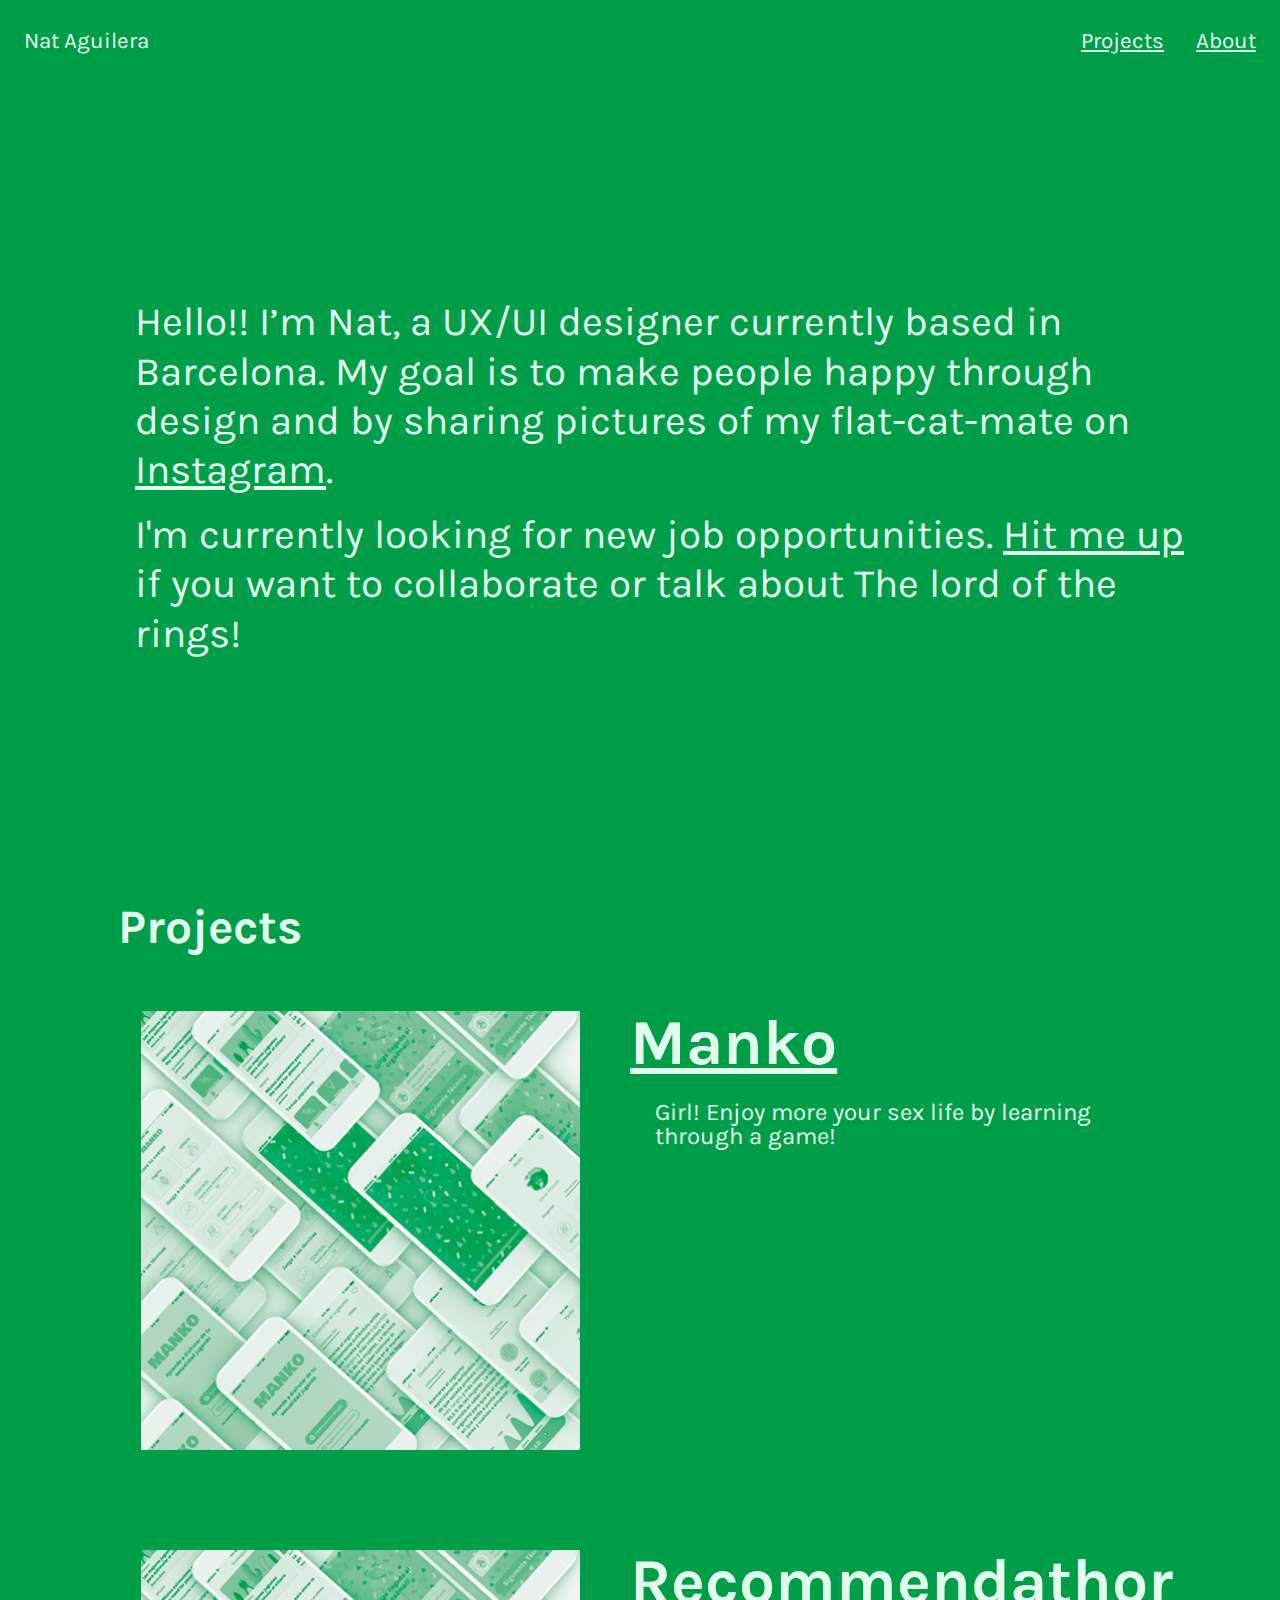
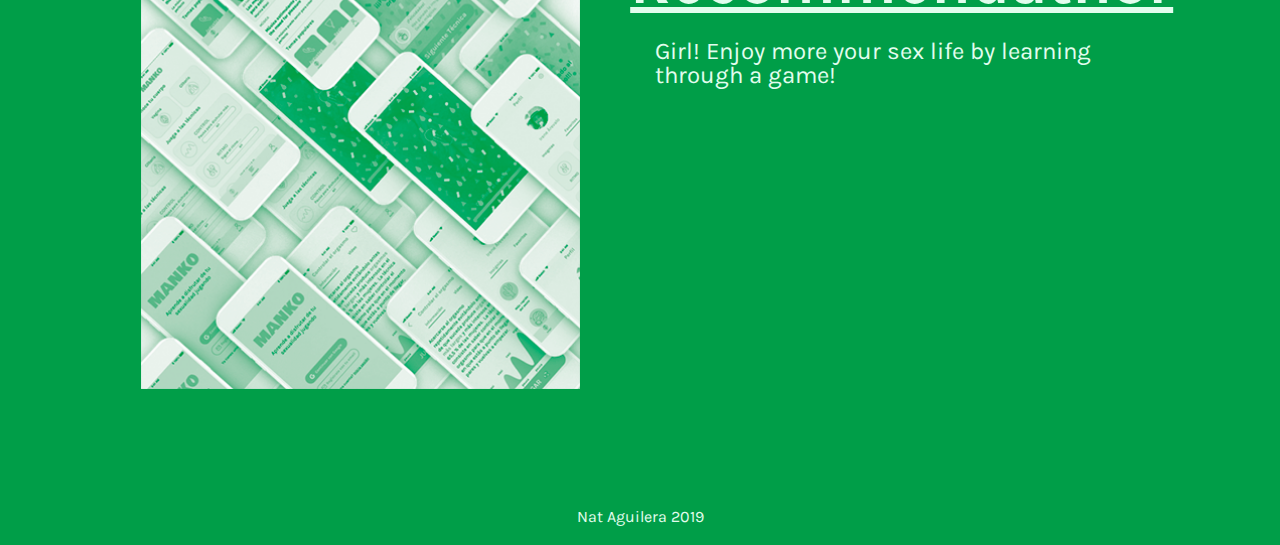
==== index.html @ a33de366 "wip vier 3 mayo" ====
<!DOCTYPE html>
<head>
    <title>Nat Aguilera</title>
    <meta charset="utf-8">
    <meta name="description" content="UX/UI Designer">
    <meta name="keywords" content="ux, ui, design, ux designer, nat aguilera, natalia aguilera">
    <meta name="author" content="Nat Aguilera">
    <meta name="viewport" content="width=device-width, initial-scale=1.0">
    <link rel="stylesheet" href="css/reset.css">
    <link rel="stylesheet" href="css/style.css">
    <link rel="shortcut icon" href="images/favicon.ico" />
    <link href="https://fonts.googleapis.com/css?family=Karla" rel="stylesheet">
    <script src="https://ajax.googleapis.com/ajax/libs/jquery/3.3.1/jquery.min.js"></script>
    <script>
        $(document).ready(function(){
            $(".img-1").hover(function(){
                $(this).attr("src", "images/manko-color.png");
            }, function(){
                $(this).attr("src", "images/duotonemanko.png");
            });

            $(".img-2").hover(function(){
                $(this).attr("src", "images/manko-color.png");
            }, function(){
                $(this).attr("src", "images/duotonemanko.png");
            });

            $(".light").css("display", "none");
            $(".jack").mouseenter(function(){
               $(".light").css("display", "block");
            })
            .mouseleave(function(){
                $(".light").css("display", "none");            
                });

        });
    </script>
</head>
<body>
   <div class="container home">
        <header>
            <h1><a href="index.html"><strong>Nat Aguilera</strong></a></h1>
            <nav>
                <a href="index.html#anchor-projects" class="project-nav">Projects</a>
                <a href="about.html">About</a>
            </nav>
        </header>
        <main class="content">
            <section class="bio">
                <p>Hello!! I’m Nat, a UX/UI designer currently based in Barcelona. 
                My goal is to make people happy through design and by sharing pictures of my <span class="jack">flat-cat-mate</span> on 
                <a href="https://www.instagram.com/p/Bv4vL8ghqrh/" target="blank">Instagram</a>.</p><br>
                <p>I'm currently looking for new job opportunities. <a href="mailto:nat.aguilera.garcia@gmail.com">Hit me up</a> if you want to collaborate or talk about The lord of the rings!
                </p>
                <img src="images/lightofmylife.jpeg" class="light"/>
            </section>  
           <section class="projects" id="anchor-projects">
                <h2>Projects</h2>
                 <div class="home-first-project">
                    
                    <div class="home-project-image">
                        <div class="aspect-ratio-square">
                               <img width="" src="images/duotonemanko.png" class="img-1"/>
                        </div>
                    </div>
               
                    <div class="home-project-text">
                        <h3><a href="manko.html">Manko</a></h3>
                        <p>Girl! Enjoy more your sex life by learning through a game!</p>
                    </div>
                </div>
                <div class="home-first-project">
                        <div class="home-project-image">
                                <div class="aspect-ratio-square">
                                    <img width="" src="images/duotonemanko.png" class="img-2"/>
                                </div>
                            </div>   
                        <div class="home-project-text">
                           <h3><a href="manko.html">Recommendathor</a></h3>
                            <p>Girl! Enjoy more your sex life by learning through a game!</p>
                        </div>
                                            
                    </div>
            </section> 

        </main>

    </div>
    <footer class="footer-home">
        <p>Nat Aguilera 2019</p>
    </footer>
</body>
</html>
---- css/style.css ----
/*General*/

body{
    background: #ffffff;
    font-family: "Karla";
}

a, p, h1, h2, h3{
    color: #E2FDEE;
}

a:visited{
    color:#E2FDEE;
}

a:hover{
    color: #FFF000; 
}
footer{
    padding:20px 0px;
}
footer p{
color:rgb(0, 158, 72);
text-align: center;
}

/*////////// 

HOME 

/////////////*/


.home{
    width:100%;
    background-color: rgb(0, 158, 72);
}
.footer-home{
    background:rgb(0, 158, 72);
}
.footer-home p{
    color:#E2FDEE;
}

/******  HEADER *****/
header{
    display:flex;
    justify-content: space-between; 
    align-items: baseline;
    padding: 30px 24px 0px 24px;
    font-size: 1.4em;
}
header h1 a{ 
    text-decoration: none;
}
.project-nav{
    padding:1.2em;
}


/* BIO */
.bio{ 
    width:82%;
    padding:245px 0px 145px 135px;
}

.bio p{
    font-size:2.52em;
    line-height: 1.22em;
}

.light{
    position: relative;
    z-index: 10;
    left: 700px;
    top: -300px;
}


/* HOME PROJECTS */

.projects{
    padding: 100px 18px 0px 118px;
}
.projects h2{
    font-size: 3em;
    padding-bottom: 60px;
    font-weight: bold;
}
.home-first-project{
    display: flex;
    padding: 0px 23px 100px 23px;
}
.home-project-text h3{
    font-size: 4em;
    font-weight: bold;
}
.home-first-project p{
    font-size: 1.5em;  
}
.home-project-text{
    padding: 0px 50px 0px 50px;
    width:50%;
}
.home-project-text p{
    padding:25px 0 0 25px;
}
.home-project-image{
    width:40%;
}

/*////////// 

PROJECT PAGE

/////////////*/


.project a, .project h1, .project h2, .project h3, .first-project-title p{
    color: rgb(0, 158, 72);
}

.project a:hover{
    color: #FFF000; 
}

.project-text article{
    padding-bottom: 30px;
}
.first-project-title{
    padding:70px 141px 80px 200px;
}
.first-project-title h1{
    font-size: 5em;
    font-weight: bold;
}
.first-project-title p{
    font-size: 2em;
    padding:25px 0 0 25px;
}

.first-project-image img{
    width:65%;
    height:auto;
    margin-left: auto;
    margin-right: auto;
    display:block;
}

.project-text{
    width:70%;
    padding:50px 0px 80px 0px;
    margin-left: auto;
    margin-right: auto;
    display:block;
}
.project-text p{
    font-size: 1.1em;
    line-height: 1.4em;
}
.project-text article{
    padding: 20px;
}
.project-text h2{
    font-size: 2em;
    padding-bottom: 30px;
}
.project-text h3{
    font-size: 1.3em;
    padding-bottom: 30px;
}
.project-text p{
    color: #444444;
}
.project-text img{
    margin-left: auto;
    margin-right: auto;
    display:block;
}
.quotes{
    width:70%;
    margin: auto;
}
.quotes p{
    font-weight: bold;
    font-size:1.25em;
}
.cursiva{
    font-style: italic;
    font-size:1.2em;
    }

#problem-text {
    width:60%;
    margin:auto;
    padding:60px 0px;
}
#problem-text p{
    font-size:1.7em;
    line-height: 1.5em;
    font-weight: bold;
}
.user-persona img{
    width:55%;
    height: auto;
}
.features{
    padding:20px 0px;
    width:80%;
    margin:auto;
}
.features p{
    line-height: 1.8em;
}

.mid-fi img{
    width:50%;
}
.mid-fi p{
    padding-bottom:50px;
}

.ui-design img{
    width:50%;
}
.ui-represent{
    margin:auto;
    padding:20px 0px;
}
.piefoto p{
    font-size:.9em; 
    text-align: center;
    padding-top:10px;
    padding-bottom:20px;
}
.piefoto{
    margin-top:20px;
}

/*////////// 

ABOUT 

/////////////*/
.about a, .about h1, .about h2, .about h3{
    color: rgb(0, 158, 72);
}
.about-text a{
    text-decoration:underline;
}
.about-text a:hover{
    color: #FFF000; 
}

.about-main{
    display:flex;
    padding:100px 141px 50px 141px;
}

.about-image{
    width:85%;
}
.about-image{
    padding-top:60px;
}
.about-text{
    padding:0px 0px 0px 100px;
}

.about-text h2{
    font-size: 2em;
    padding-bottom:20px;
}
.about-text p{
    font-size:1.20em;
    line-height: 1.80em;
    color: #444444;
    padding-bottom:20px;
}
.green{
    color:rgb(0, 158, 72);
    font-size: 1.3em;
}


.fab{
    font-size: 2em;
    padding:5px;
   
}
.fab:hover{

    transform:translateX(3px) translateY(3px);
}

/* MEDIA QUERIES */

@media (max-width: 600px){
    .bio{
      font-size: 10px;
      padding: 70px 0px 70px 35px;
    }
    header h1 a{ 
        font-size:20px;

    }
    .projects{
        padding: 30px 0px 30px 35px;
    }
    .home-first-project{
        flex-direction: column-reverse;
    }
    .home-project-text {
        width: auto;
        padding: 0;
        padding-bottom: 20px;
    }
    .home-project-text h3{
        font-size: 1.4em;
        font-weight: bold;
    }
    .home-project-text p{
        font-size: 1em;
        font-weight: bold;
        line-height: 1.1em;
    }
    .home-project-image{
       width: auto;
       max-width:300px;
    }

  }

  /* importante poenr widths a las cosas para que sean responsive*/

  /* ASPECT RATIO UTILS */

  [class*='ratio-'] {
    display: block;
    position: relative;
  }
  
  [class*='ratio-'] > * {
    display: block;
    width: 100%;
    height: 100%;
    position: absolute;
    top: 0;
    left: 0;
  }
  
  .aspect-ratio-wide {
    padding-top: 56.25%;
  }
  
  .aspect-ratio-square {
    padding-top: 100%;
  }
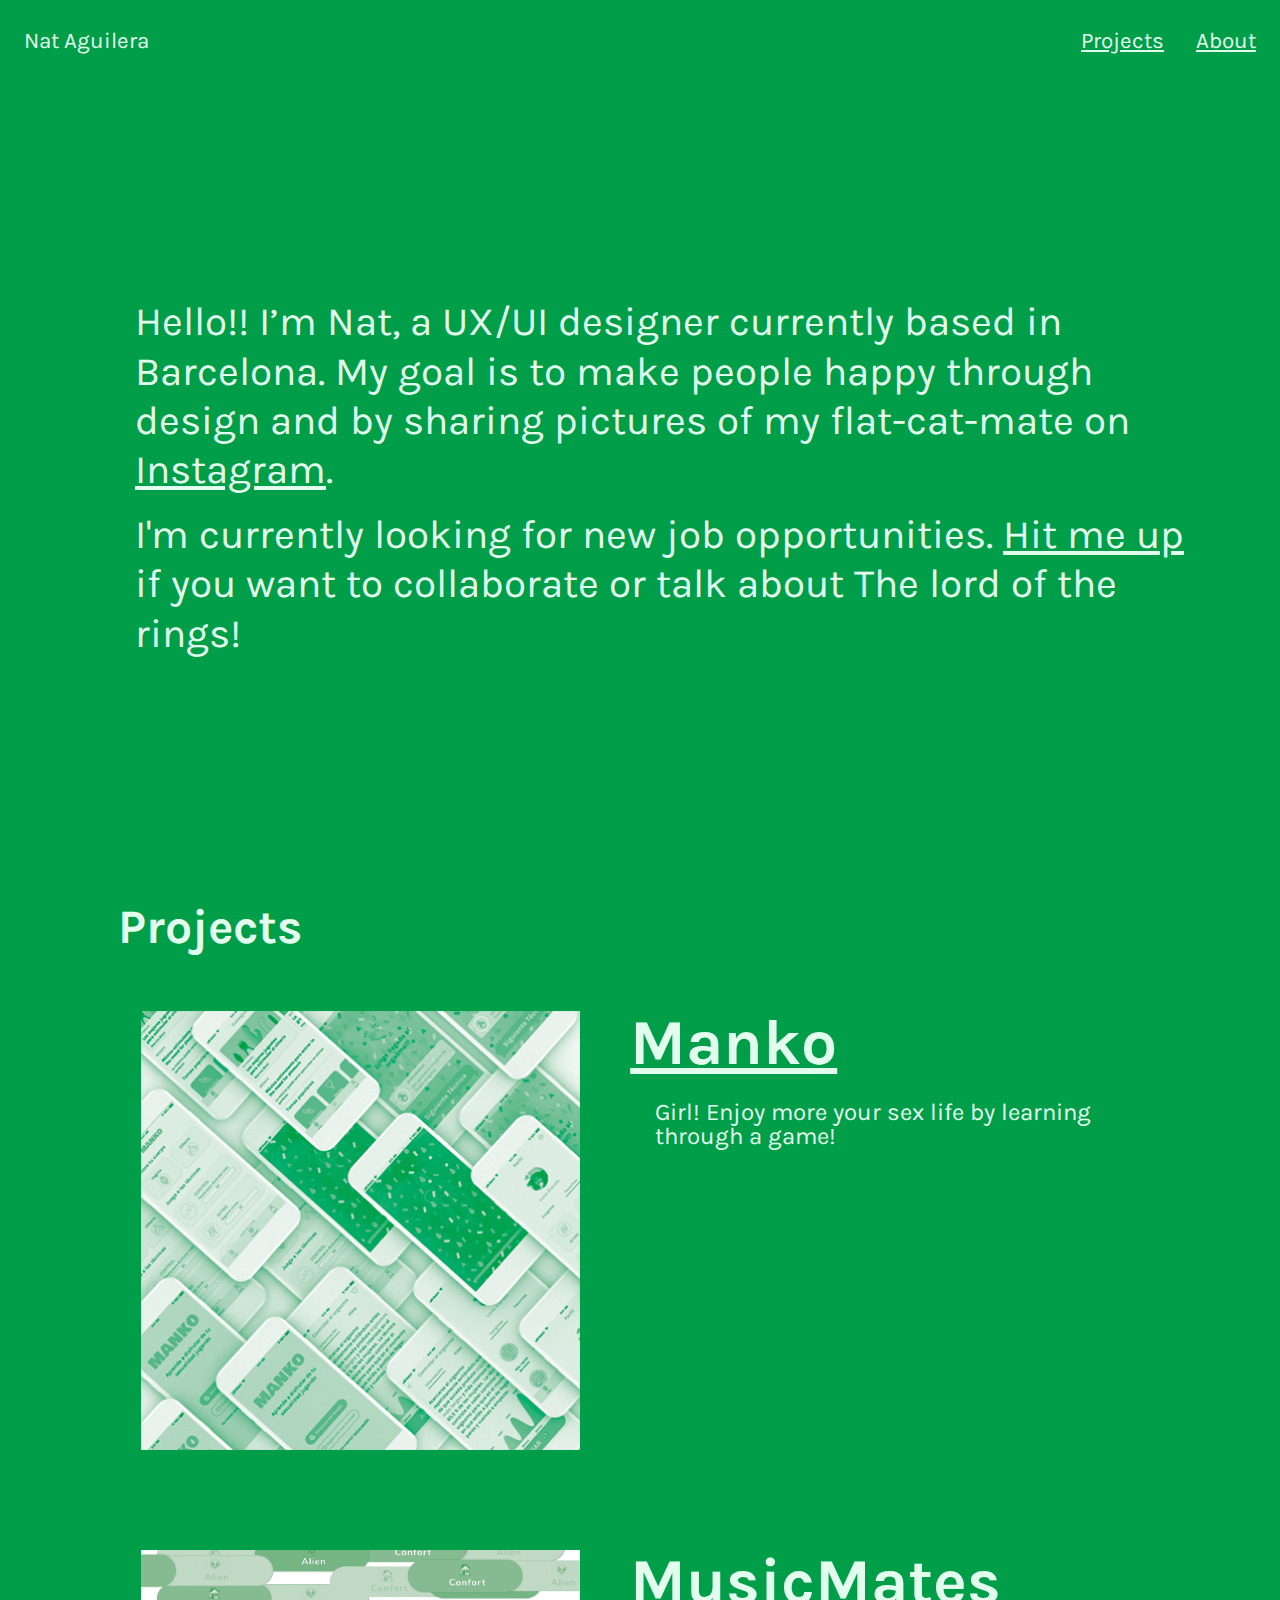
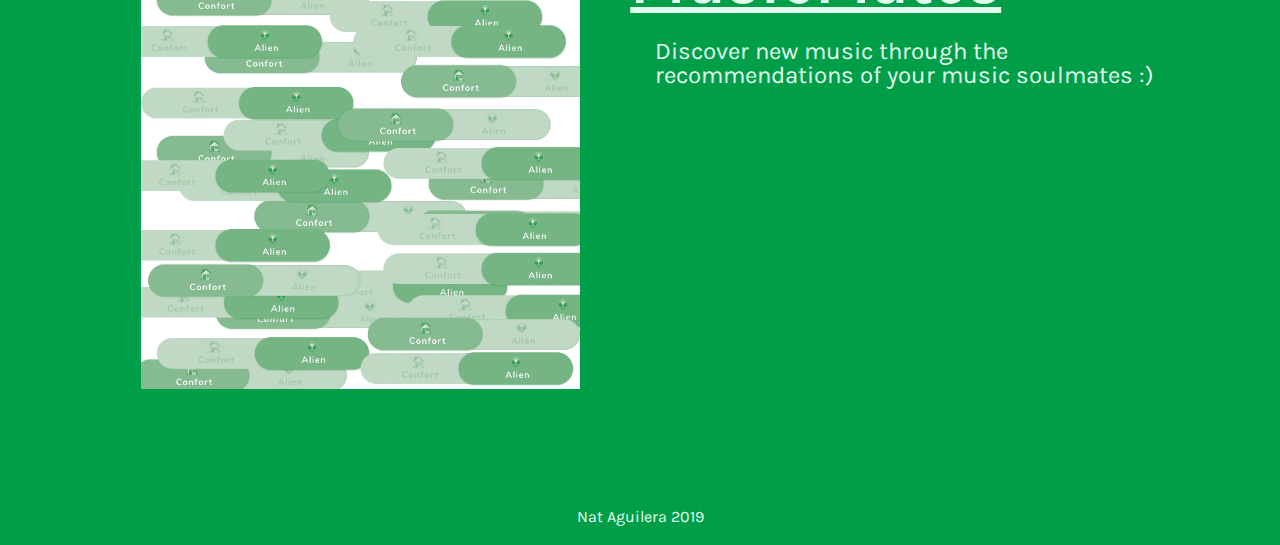
==== commit 508ccbe8: "wip 4 junio" ====
--- a/index.html
+++ b/index.html
@@ -20,9 +20,14 @@
             });
 
             $(".img-2").hover(function(){
-                $(this).attr("src", "images/manko-color.png");
+                $(this).attr("src", "images/musicmates.png");
             }, function(){
-                $(this).attr("src", "images/duotonemanko.png");
+                $(this).attr("src", "images/duotonemusicmates.png");
+            });
+
+            $(".home-project-image").click(function(){
+                window.location = 'manko.html';
+
             });
 
             $(".light").css("display", "none");
@@ -72,12 +77,12 @@
                 <div class="home-first-project">
                         <div class="home-project-image">
                                 <div class="aspect-ratio-square">
-                                    <img width="" src="images/duotonemanko.png" class="img-2"/>
+                                    <img width="" src="images/duotonemusicmates.png" class="img-2"/>
                                 </div>
                             </div>   
                         <div class="home-project-text">
-                           <h3><a href="manko.html">Recommendathor</a></h3>
-                            <p>Girl! Enjoy more your sex life by learning through a game!</p>
+                           <h3><a href="musicmates.html">MusicMates</a></h3>
+                            <p>Discover new music through the recommendations of your music soulmates :)</p>
                         </div>
                                             
                     </div>
--- a/css/style.css
+++ b/css/style.css
@@ -178,17 +178,17 @@
     display:block;
 }
 .quotes{
-    width:70%;
+    width:60%;
     margin: auto;
+    padding-top:30px;
 }
 .quotes p{
     font-weight: bold;
-    font-size:1.25em;
-}
-.cursiva{
+    font-size:1.39em;
+    line-height: 1.4em;
     font-style: italic;
-    font-size:1.2em;
-    }
+}
+
 
 #problem-text {
     width:60%;
@@ -227,6 +227,10 @@
     margin:auto;
     padding:20px 0px;
 }
+.ui-represent p{
+    text-align: center;
+}
+
 .piefoto p{
     font-size:.9em; 
     text-align: center;
@@ -237,11 +241,42 @@
     margin-top:20px;
 }
 
+iframe{
+    margin:auto;
+}
+/*//////////
+MusicMates
+///////////*/
+
+.under-construction{
+    margin:auto;
+    width:724px;
+    display: flex;
+    flex-direction: column;
+    justify-content: center;
+    padding-top:100px;
+    padding-bottom:50px;
+}
+.under-construction p{
+    color: rgb(0, 158, 72);
+    padding:10px 0px 10px 0px;
+    display:block;
+    text-align: center;
+    font-size: 1.7em;
+}
+.under-construction img{
+    width:90%;
+    margin-left: auto;
+    margin-right: auto;
+}
+
+
 /*////////// 
 
 ABOUT 
 
 /////////////*/
+
 .about a, .about h1, .about h2, .about h3{
     color: rgb(0, 158, 72);
 }
@@ -258,11 +293,10 @@
 }
 
 .about-image{
-    width:85%;
-}
-.about-image{
+    width:120%;
     padding-top:60px;
 }
+
 .about-text{
     padding:0px 0px 0px 100px;
 }
@@ -279,19 +313,24 @@
 }
 .green{
     color:rgb(0, 158, 72);
-    font-size: 1.3em;
-}
-
+    /*font-size: 1.3em;*/
+}
 
 .fab{
     font-size: 2em;
     padding:5px;
    
 }
-.fab:hover{
-
+
+.fas{
+    font-size: 2em;
+    padding:5px;
+}
+.fab:hover, .fas:hover{
     transform:translateX(3px) translateY(3px);
 }
+
+
 
 /* MEDIA QUERIES */
 
@@ -305,10 +344,14 @@
 
     }
     .projects{
-        padding: 30px 0px 30px 35px;
+        padding: 30px 0px 30px 10px;
+    }
+    .projects h2{
+        text-align: center;
     }
     .home-first-project{
         flex-direction: column-reverse;
+        padding: 0px 23px 40px 23px;
     }
     .home-project-text {
         width: auto;
@@ -320,6 +363,7 @@
         font-weight: bold;
     }
     .home-project-text p{
+        padding:15px 0px;
         font-size: 1em;
         font-weight: bold;
         line-height: 1.1em;
@@ -329,6 +373,47 @@
        max-width:300px;
     }
 
+
+    /* project responisve*/
+    .content-project{
+        width:100%; 
+    }
+    .project-text{
+        width:100%;
+    }
+    .first-project-title {
+        padding:50px 10px;
+    }
+    .first-project-title h1, .first-project-title p{
+        text-align:center;
+        
+    }
+/* about responsive*/
+    .about-main{
+        display:flex;
+        flex-direction: column;
+        width:90%;
+        padding:10px;
+    }
+    .about-text{
+        padding:10px;
+    }
+    .about-image{
+        width:100%;
+        padding:30px 8px;
+    }
+    .about-image img{
+        margin:auto;
+    }
+    .about-text p{
+        font-size:1em;
+    }
+
+/*footer*/
+
+    footer{
+        padding:0px 0px 20px 0px;
+    }
   }
 
   /* importante poenr widths a las cosas para que sean responsive*/
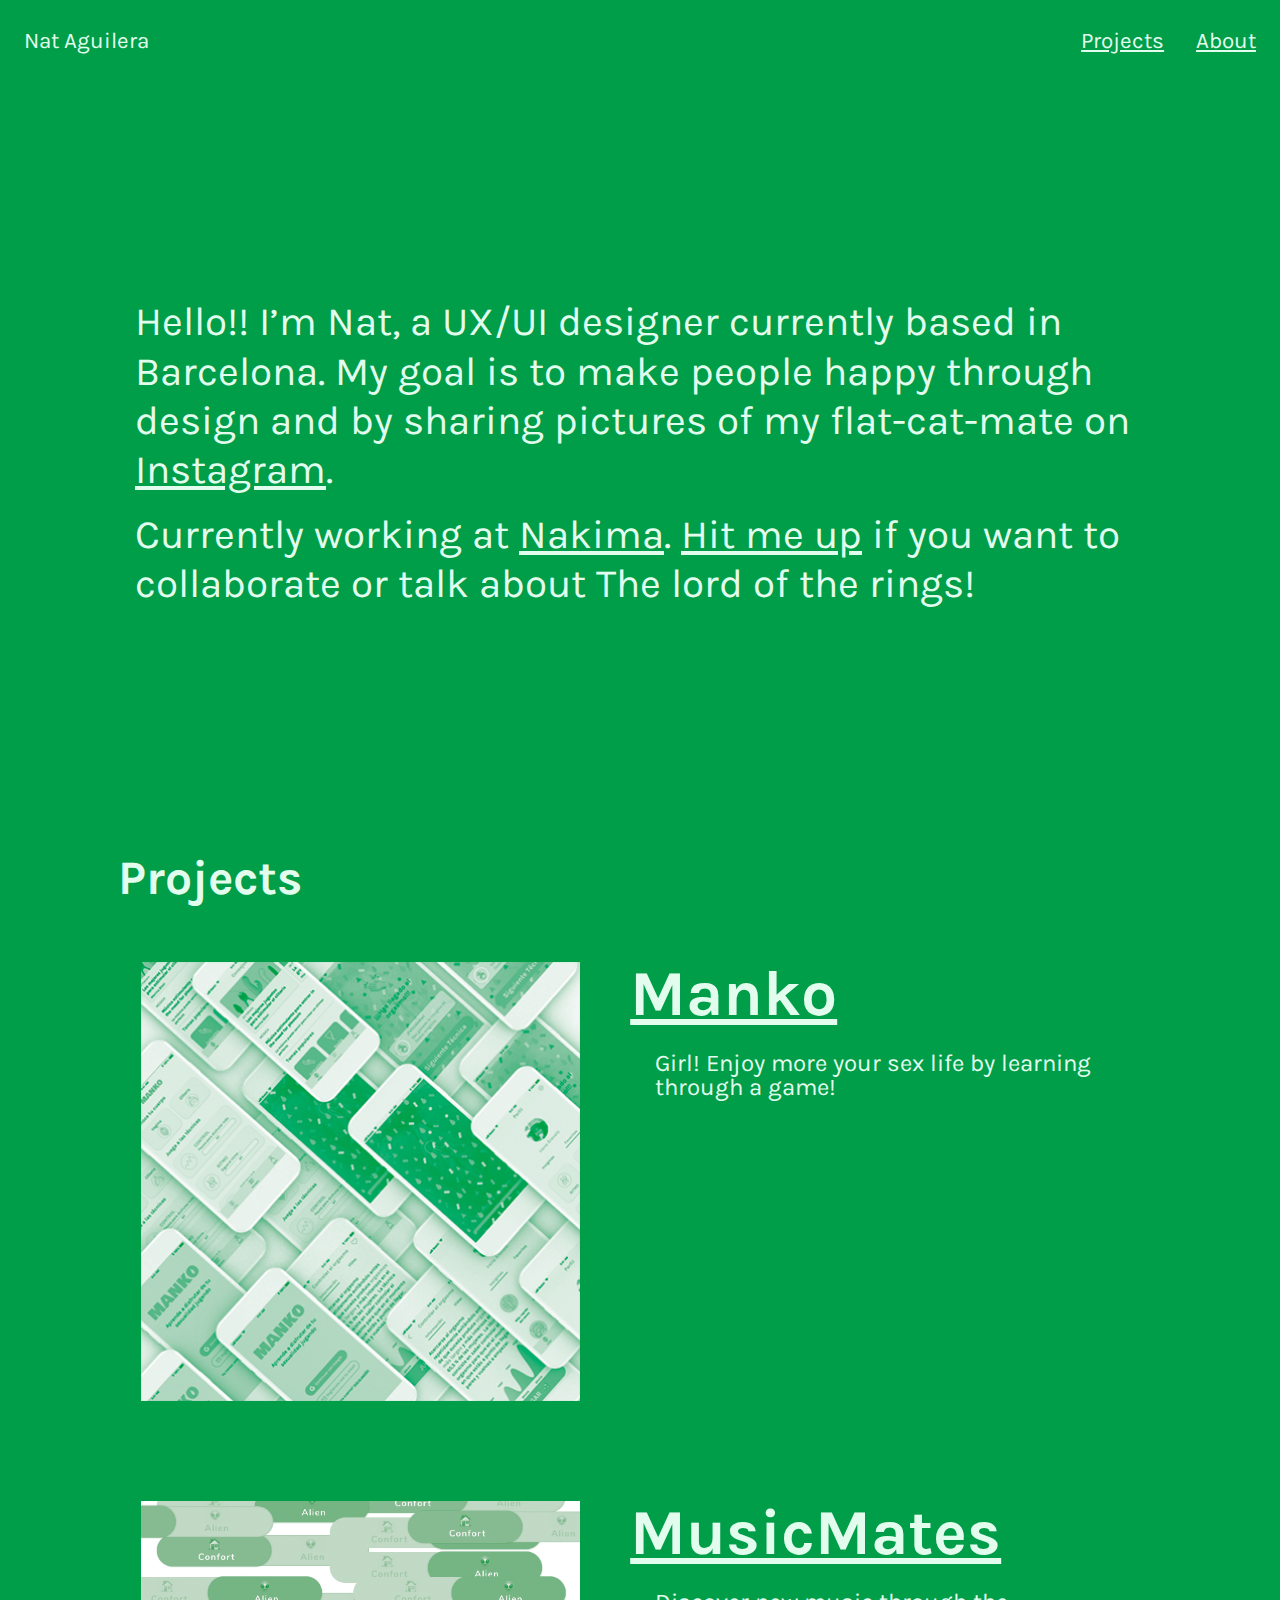
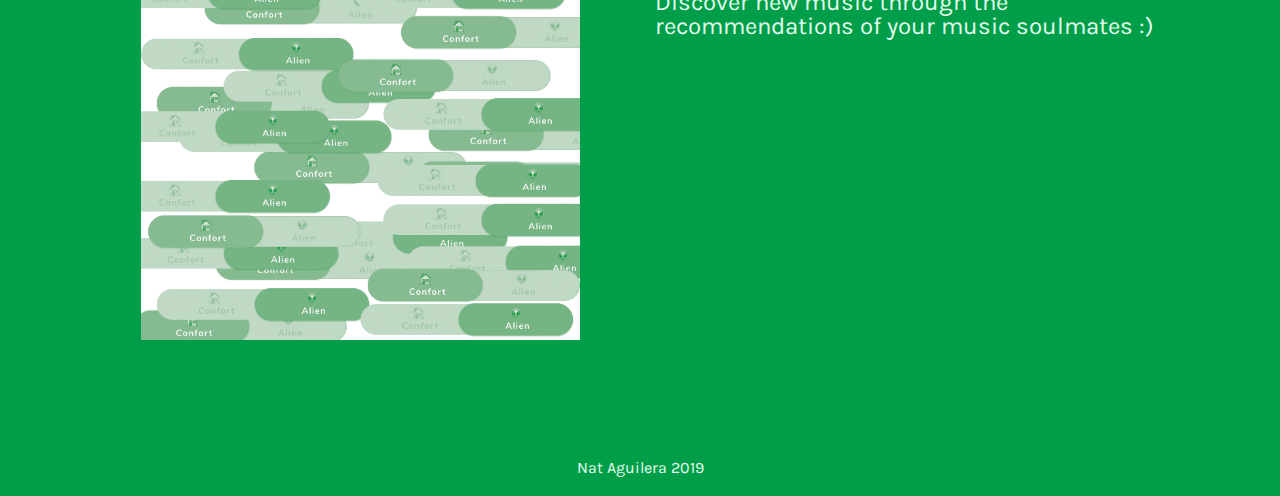
==== commit 0d1dd79e: "wip" ====
--- a/index.html
+++ b/index.html
@@ -55,11 +55,11 @@
                 <p>Hello!! I’m Nat, a UX/UI designer currently based in Barcelona. 
                 My goal is to make people happy through design and by sharing pictures of my <span class="jack">flat-cat-mate</span> on 
                 <a href="https://www.instagram.com/p/Bv4vL8ghqrh/" target="blank">Instagram</a>.</p><br>
-                <p>I'm currently looking for new job opportunities. <a href="mailto:nat.aguilera.garcia@gmail.com">Hit me up</a> if you want to collaborate or talk about The lord of the rings!
+                <p>Currently working at <a href="https://www.nakima.es/">Nakima</a>. <a href="mailto:nat.aguilera.garcia@gmail.com">Hit me up</a> if you want to collaborate or talk about The lord of the rings!
                 </p>
                 <img src="images/lightofmylife.jpeg" class="light"/>
             </section>  
-           <section class="projects" id="anchor-projects">
+           <section class="projects" id="anchor-projects"> 
                 <h2>Projects</h2>
                  <div class="home-first-project">
                     
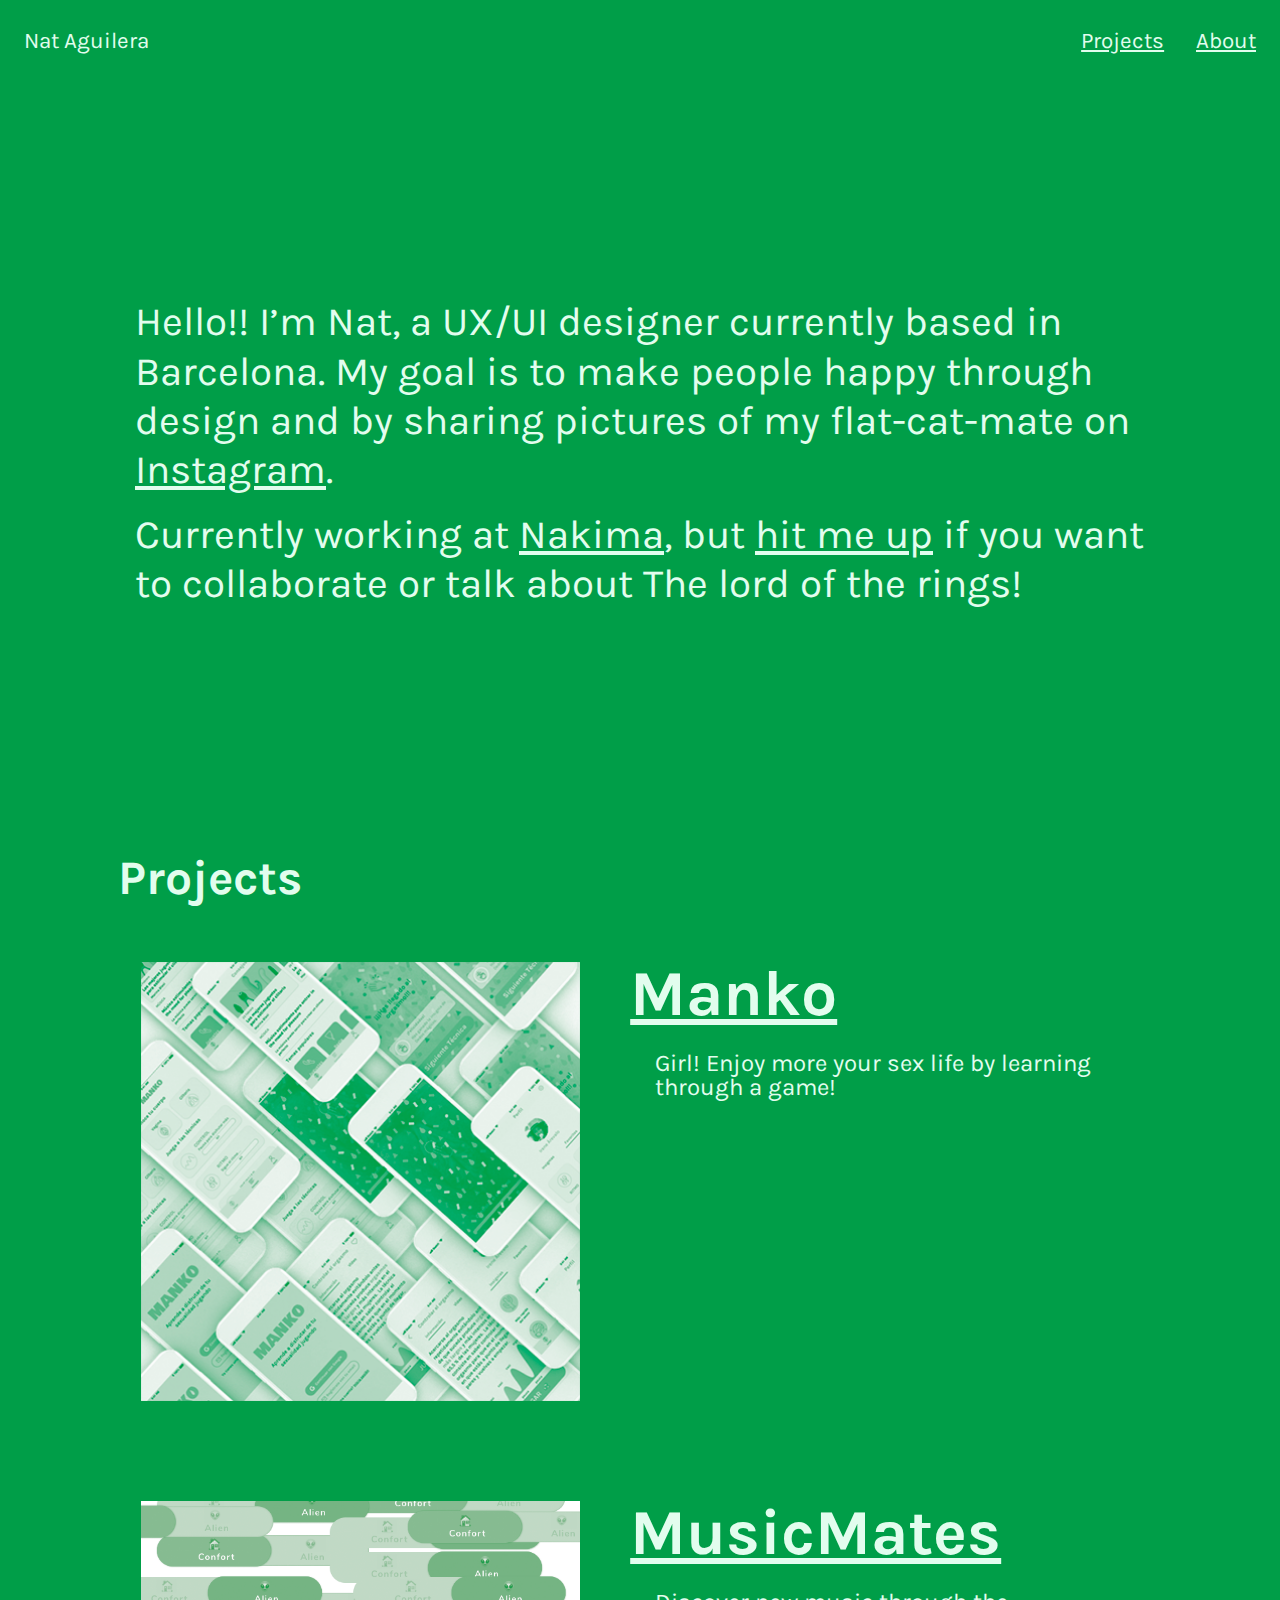
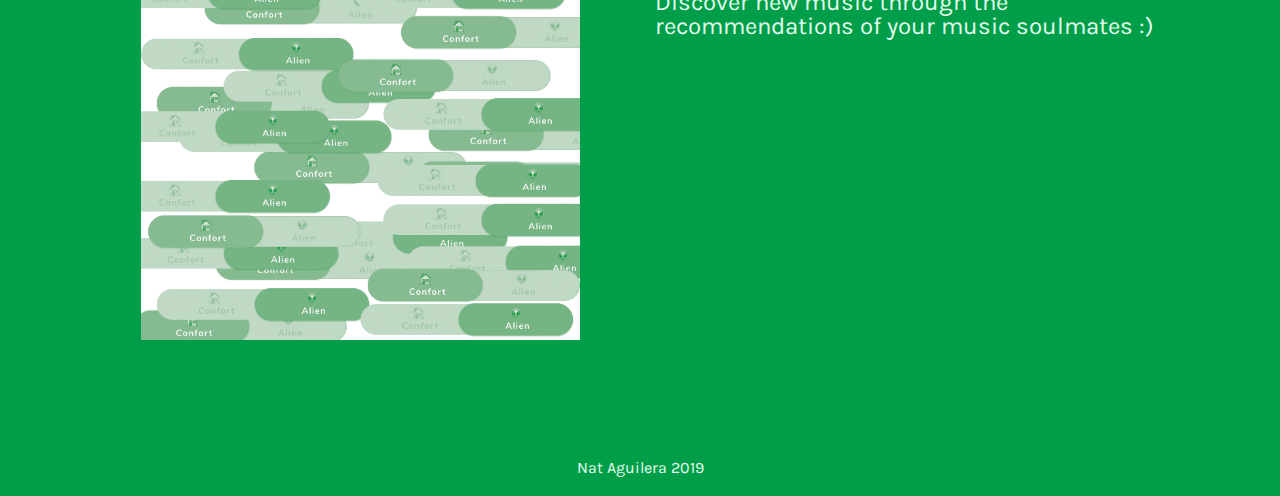
==== commit af81df72: "wip" ====
--- a/index.html
+++ b/index.html
@@ -55,7 +55,7 @@
                 <p>Hello!! I’m Nat, a UX/UI designer currently based in Barcelona. 
                 My goal is to make people happy through design and by sharing pictures of my <span class="jack">flat-cat-mate</span> on 
                 <a href="https://www.instagram.com/p/Bv4vL8ghqrh/" target="blank">Instagram</a>.</p><br>
-                <p>Currently working at <a href="https://www.nakima.es/">Nakima</a>. <a href="mailto:nat.aguilera.garcia@gmail.com">Hit me up</a> if you want to collaborate or talk about The lord of the rings!
+                <p>Currently working at <a href="https://www.nakima.es/">Nakima</a>, but <a href="mailto:nat.aguilera.garcia@gmail.com">hit me up</a> if you want to collaborate or talk about The lord of the rings!
                 </p>
                 <img src="images/lightofmylife.jpeg" class="light"/>
             </section>  
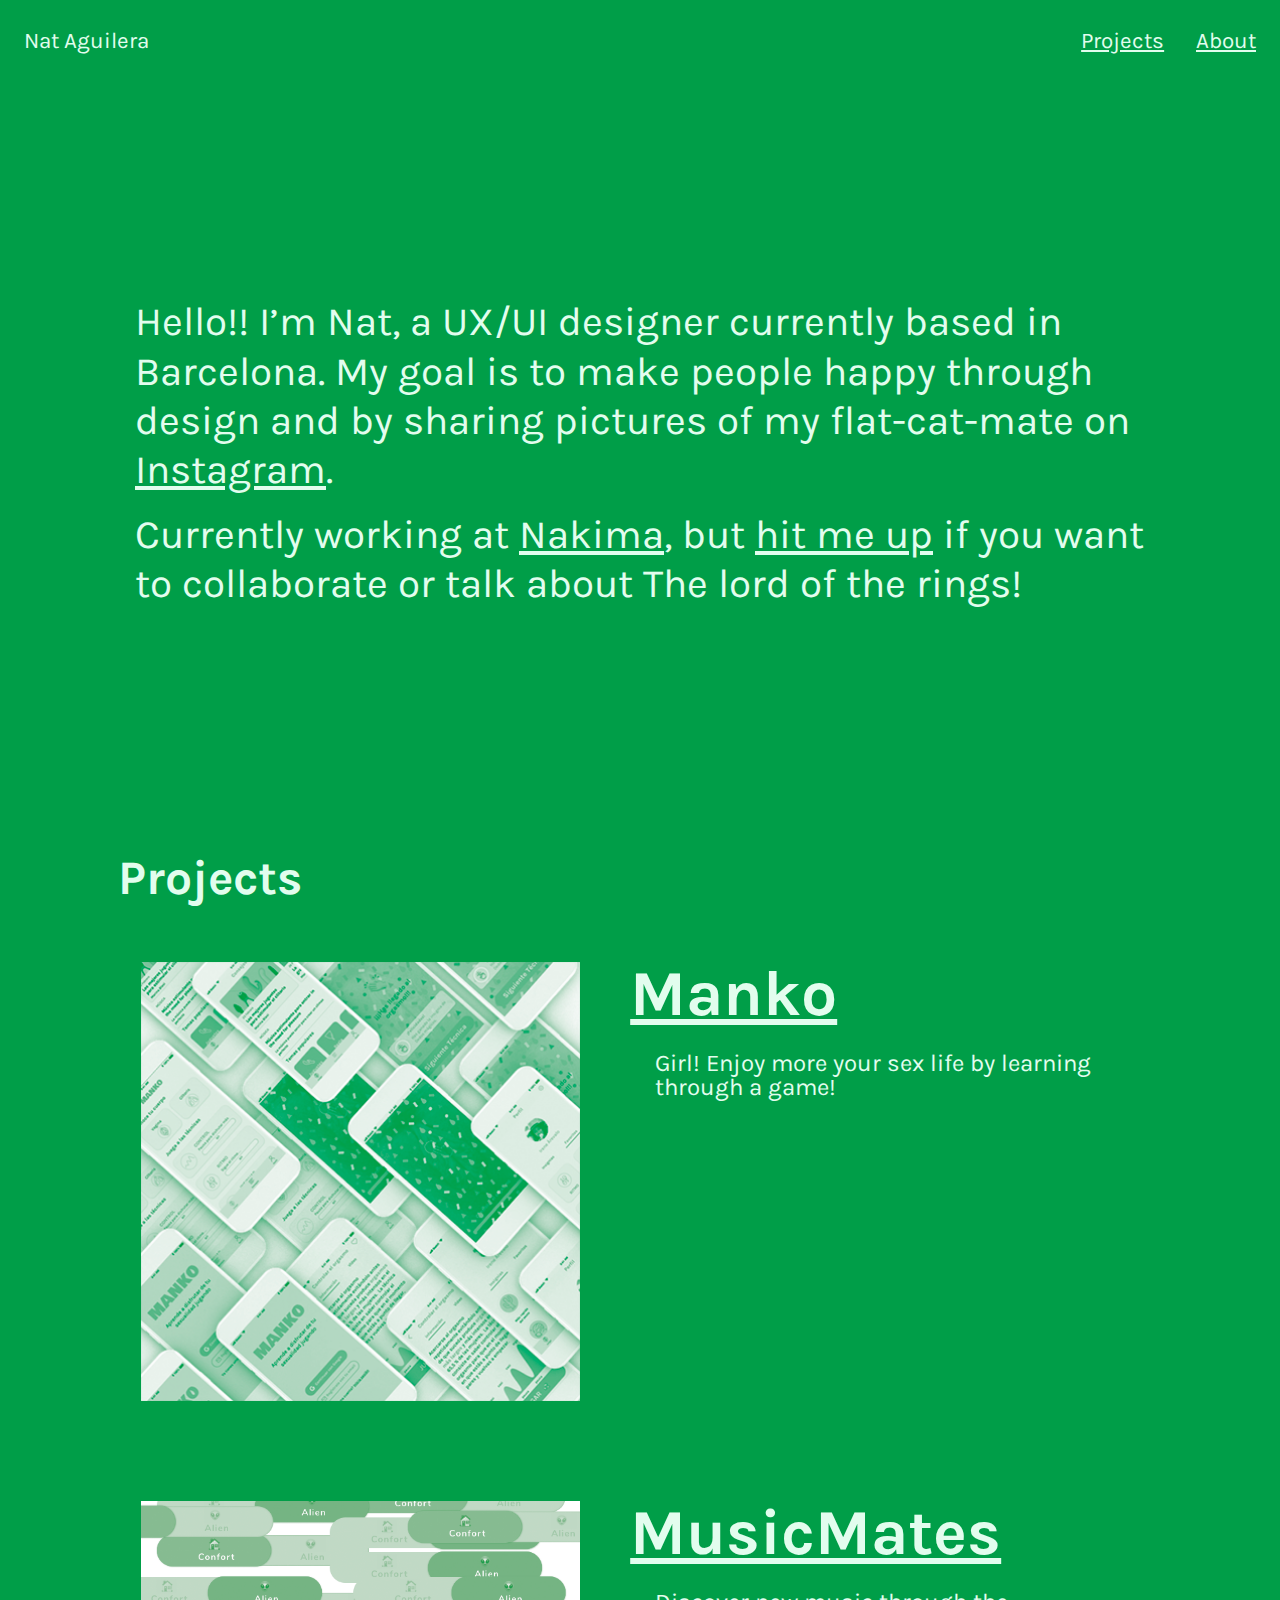
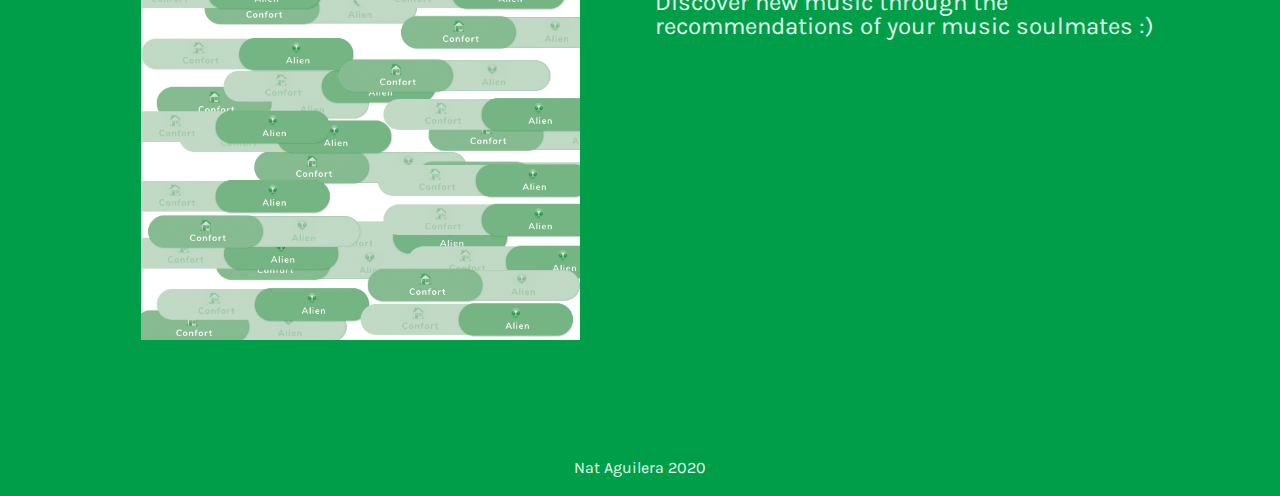
==== commit 8af05112: "2020" ====
--- a/index.html
+++ b/index.html
@@ -55,7 +55,7 @@
                 <p>Hello!! I’m Nat, a UX/UI designer currently based in Barcelona. 
                 My goal is to make people happy through design and by sharing pictures of my <span class="jack">flat-cat-mate</span> on 
                 <a href="https://www.instagram.com/p/Bv4vL8ghqrh/" target="blank">Instagram</a>.</p><br>
-                <p>Currently working at <a href="https://www.nakima.es/">Nakima</a>, but <a href="mailto:nat.aguilera.garcia@gmail.com">hit me up</a> if you want to collaborate or talk about The lord of the rings!
+                <p>Currently working at <a href="https://www.nakima.es/" target="_blank">Nakima</a>, but <a href="mailto:nat.aguilera.garcia@gmail.com">hit me up</a> if you want to collaborate or talk about The lord of the rings!
                 </p>
                 <img src="images/lightofmylife.jpeg" class="light"/>
             </section>  
@@ -92,7 +92,7 @@
 
     </div>
     <footer class="footer-home">
-        <p>Nat Aguilera 2019</p>
+        <p>Nat Aguilera 2020</p>
     </footer>
 </body>
 </html>
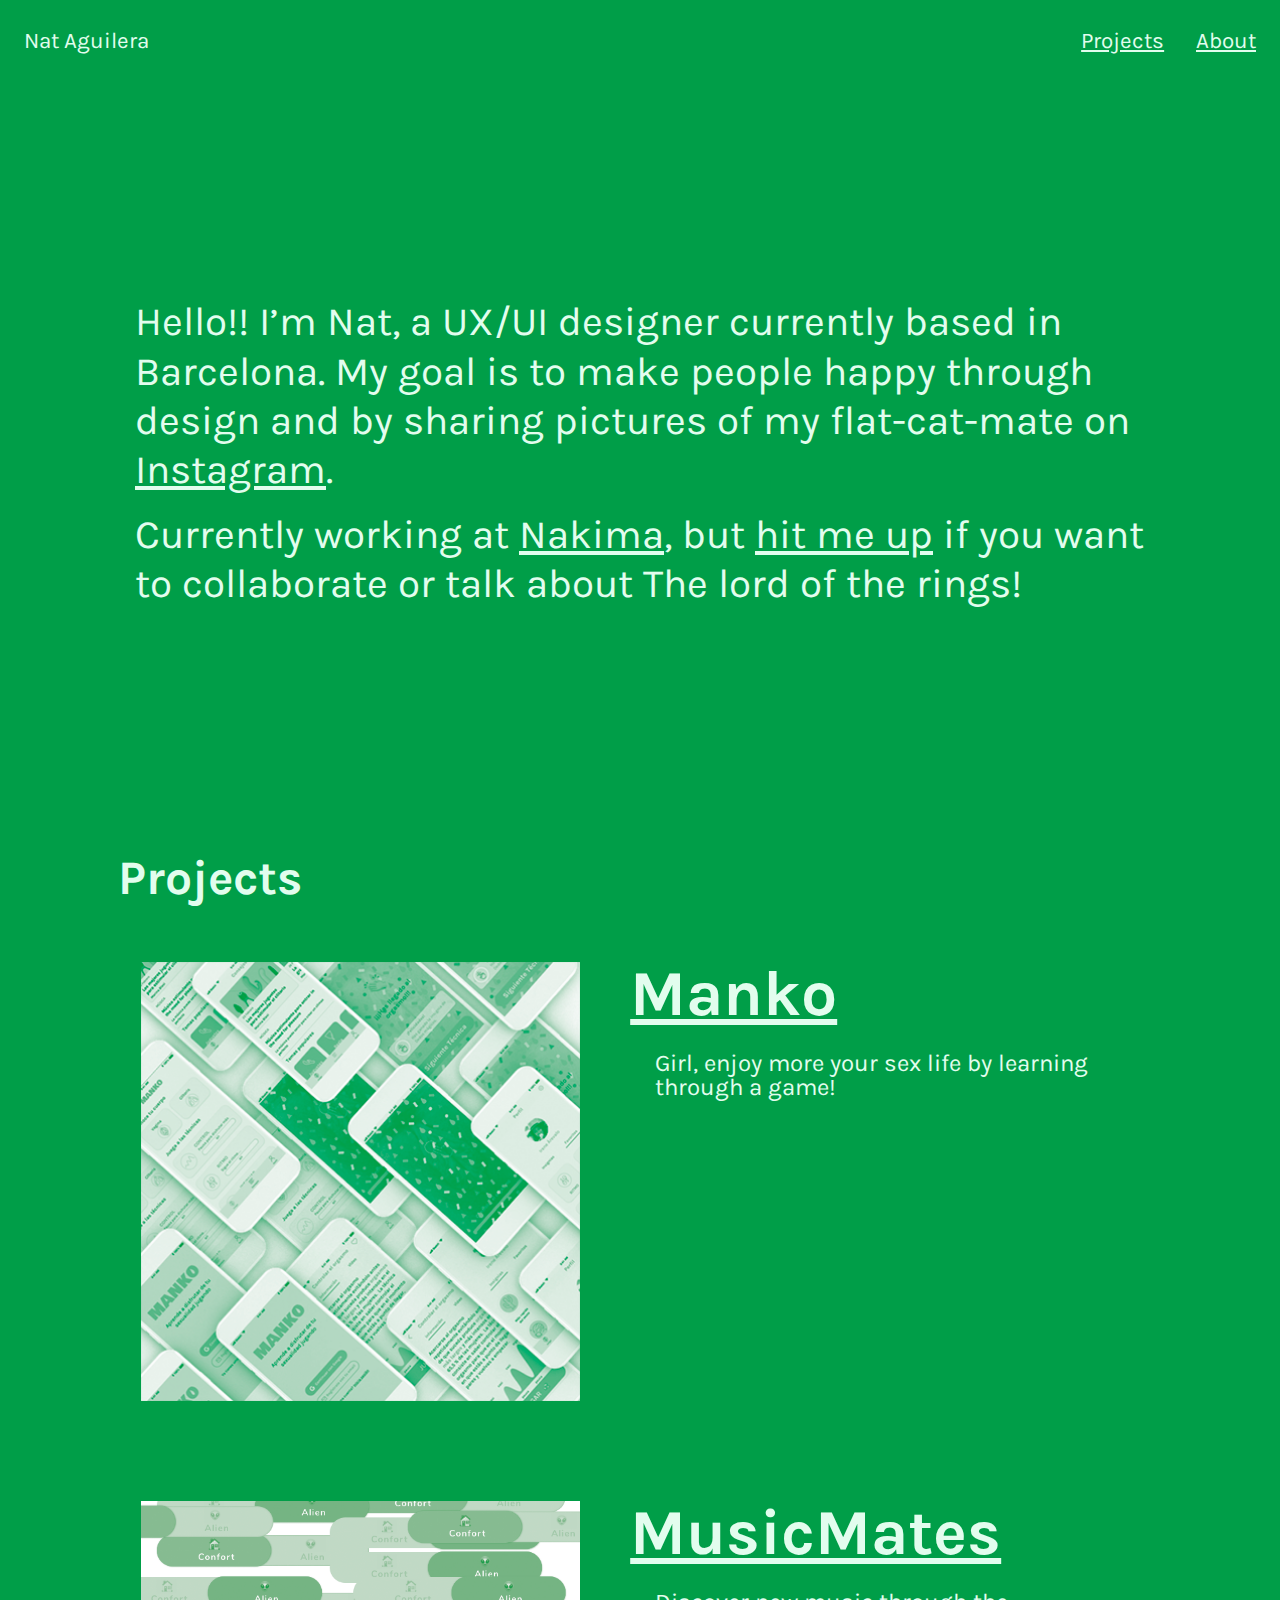
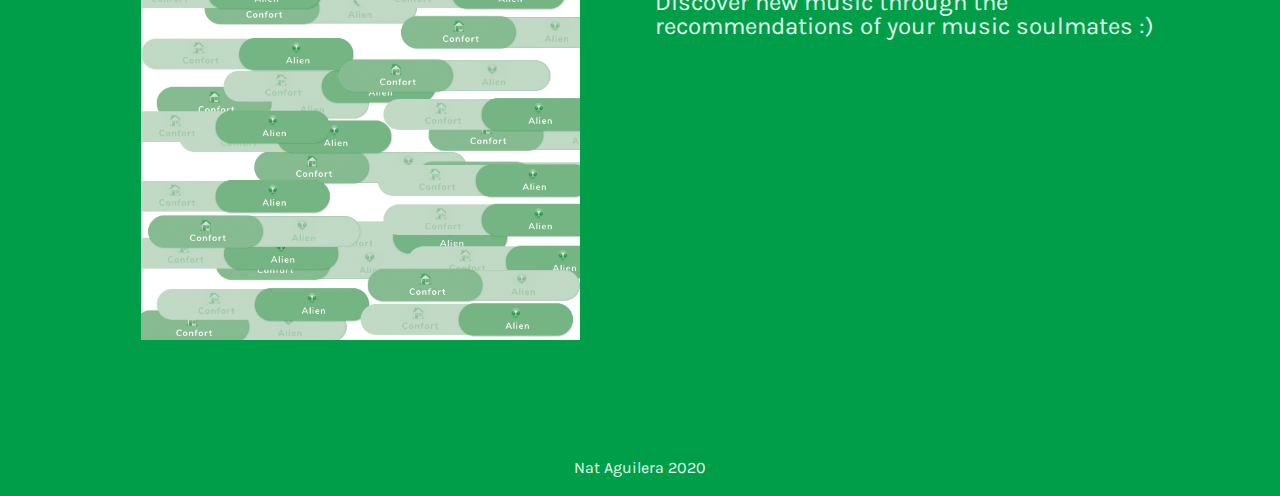
==== commit f09c4f49: "update" ====
--- a/index.html
+++ b/index.html
@@ -71,7 +71,7 @@
                
                     <div class="home-project-text">
                         <h3><a href="manko.html">Manko</a></h3>
-                        <p>Girl! Enjoy more your sex life by learning through a game!</p>
+                        <p>Girl, enjoy more your sex life by learning through a game!</p>
                     </div>
                 </div>
                 <div class="home-first-project">
